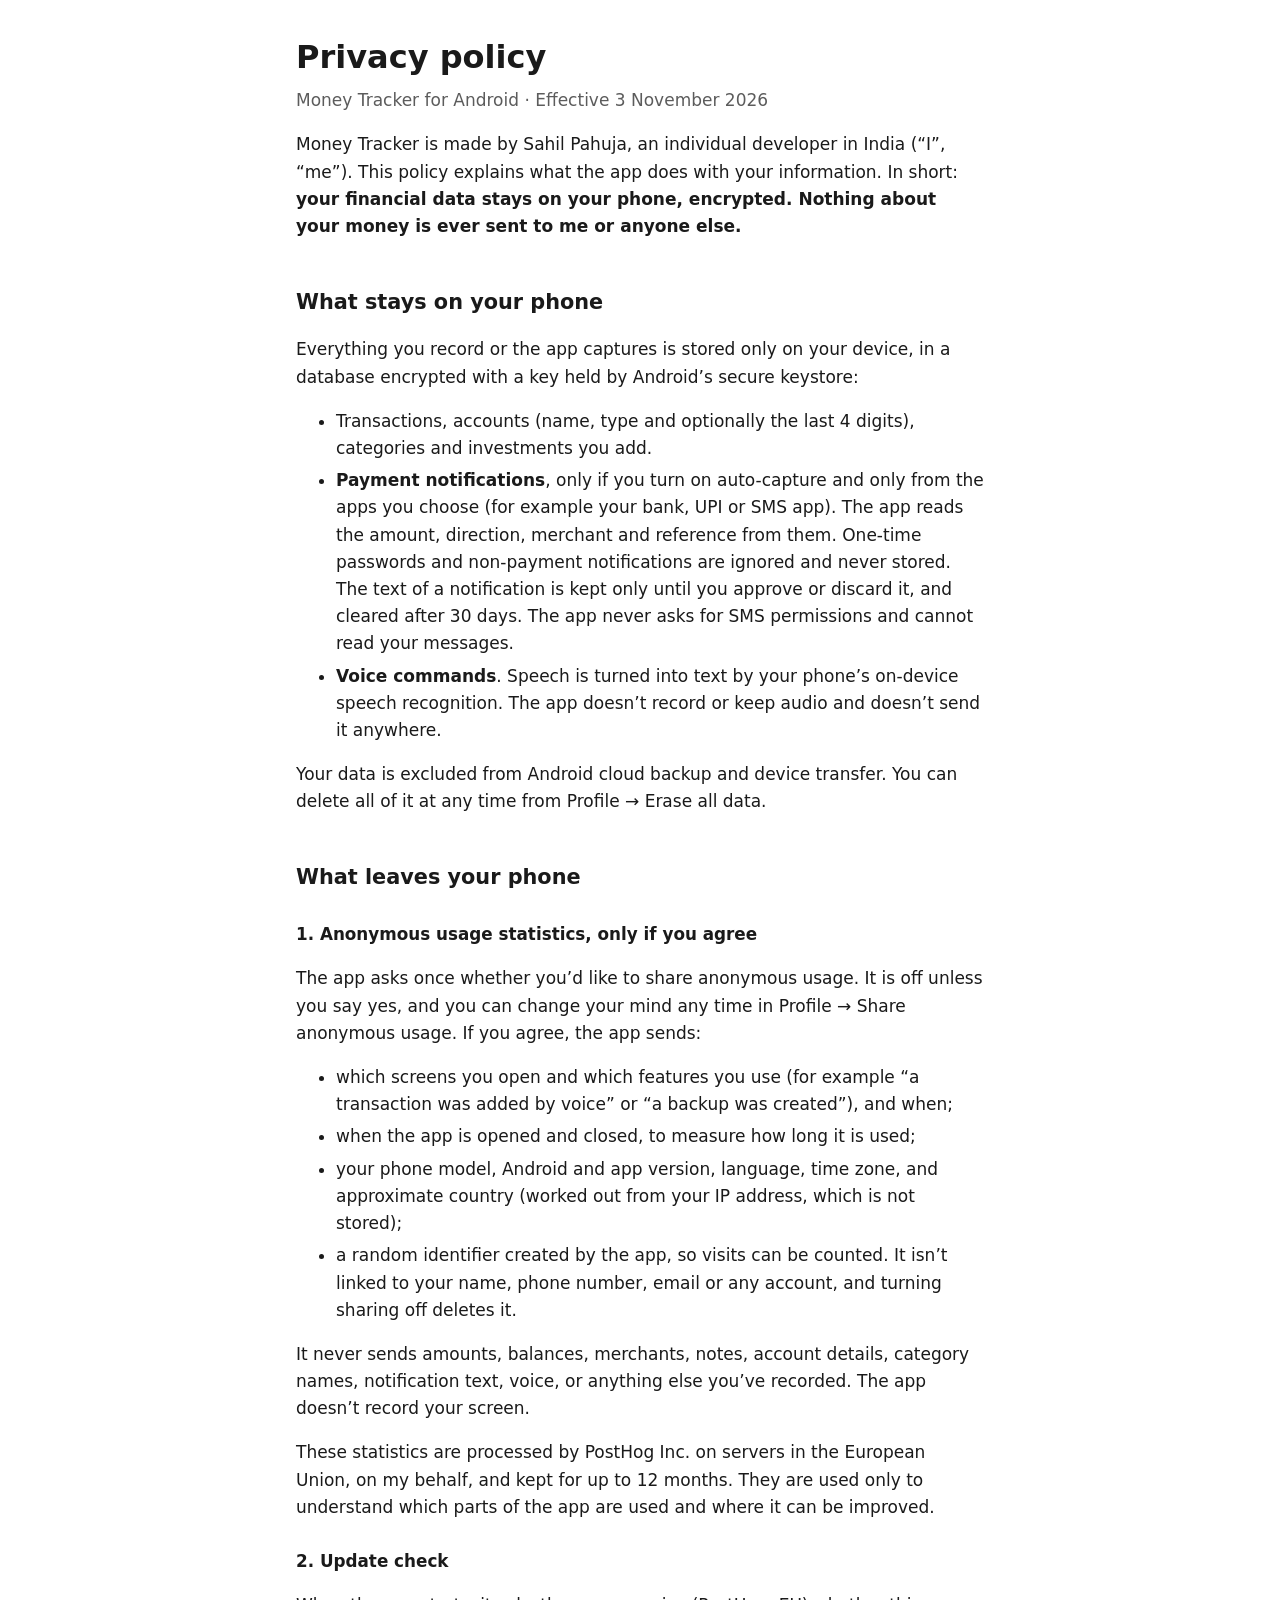
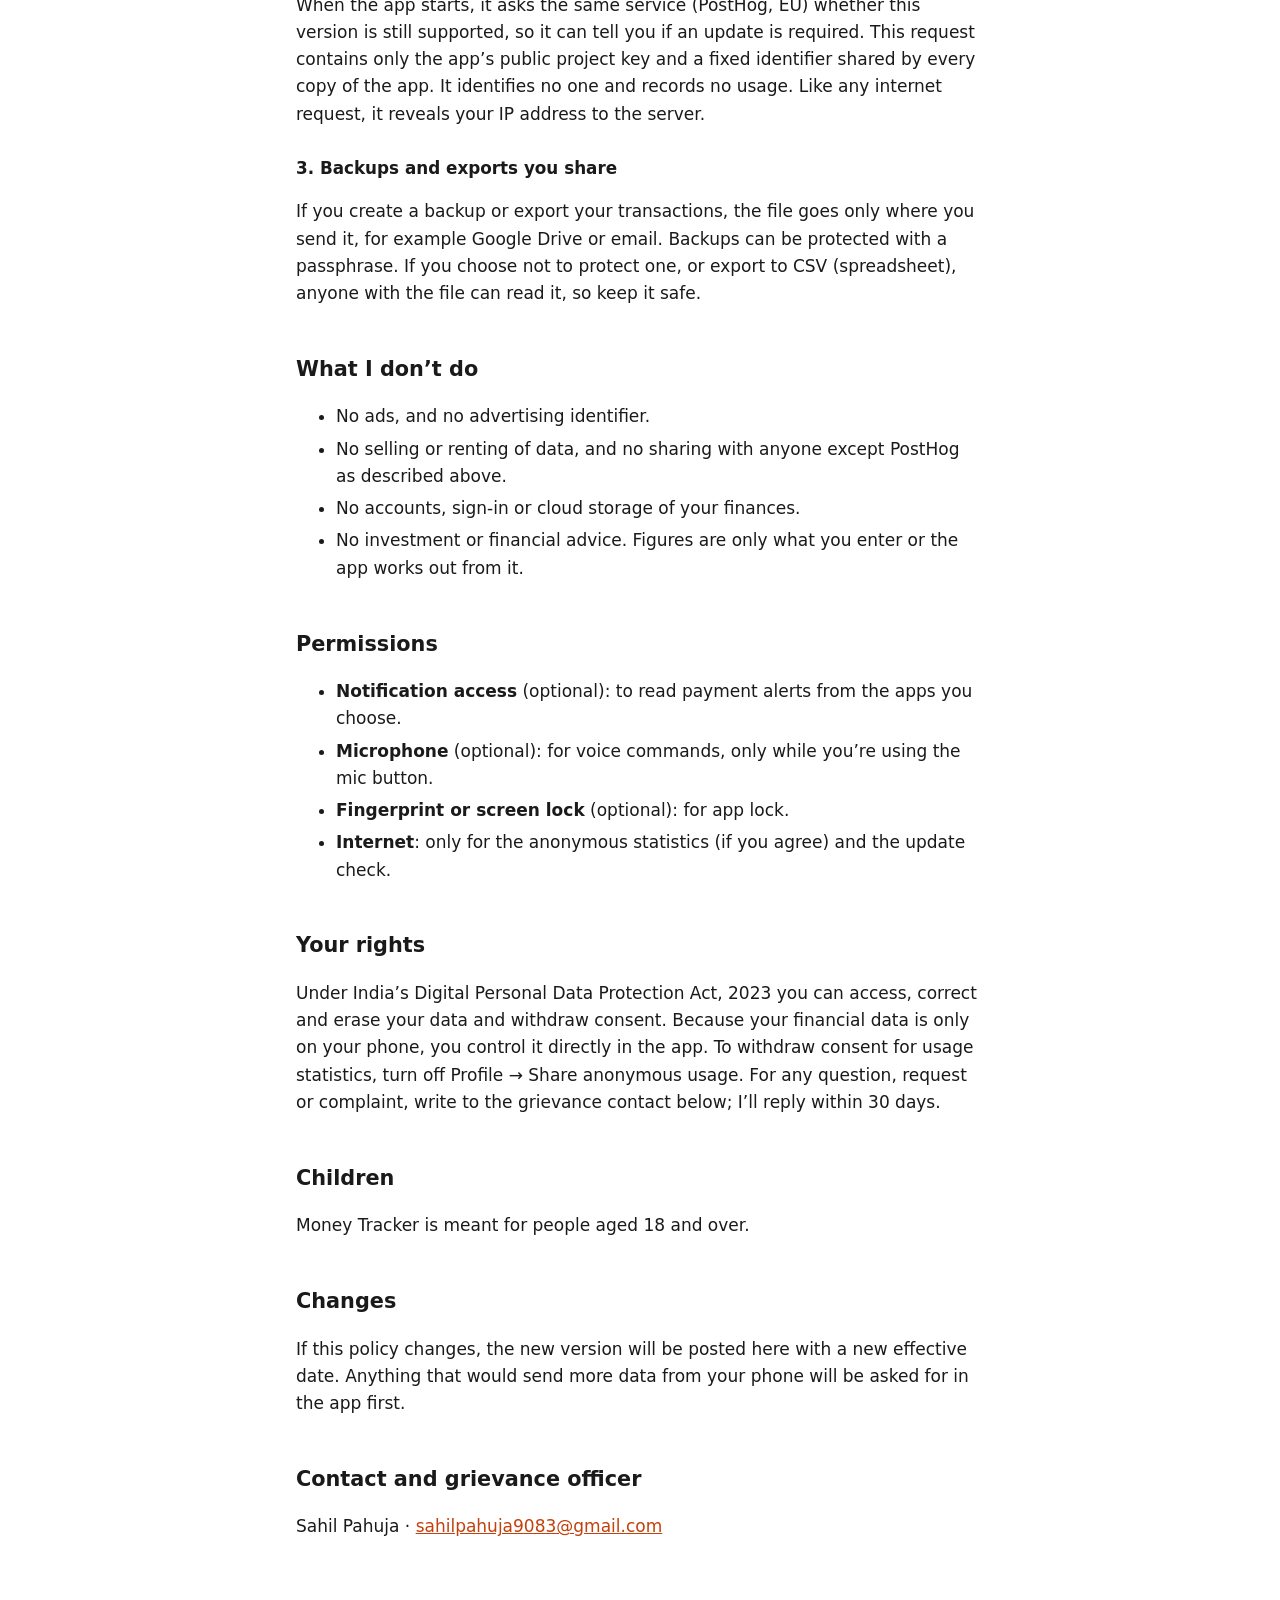
==== privacy.html @ 97b35570 "Add privacy policy and support page Co-Authored-By: Claude Opus 5.5 <noreply@anthropic.com>" ====
<!doctype html>
<html lang="en">
<head>
  <meta charset="utf-8">
  <meta name="viewport" content="width=device-width, initial-scale=1">
  <title>Money Tracker · Privacy policy</title>
  <link rel="stylesheet" href="style.css">
</head>
<body>
<main>
<h1>Privacy policy</h1>
<p class="meta">Money Tracker for Android · Effective 3 November 2026</p>

<p>Money Tracker is made by Sahil Pahuja, an individual developer in India (“I”, “me”). This policy
explains what the app does with your information. In short: <strong>your financial data stays on
your phone, encrypted. Nothing about your money is ever sent to me or anyone else.</strong></p>

<h2>What stays on your phone</h2>
<p>Everything you record or the app captures is stored only on your device, in a database encrypted
with a key held by Android’s secure keystore:</p>
<ul>
  <li>Transactions, accounts (name, type and optionally the last 4 digits), categories and
  investments you add.</li>
  <li><strong>Payment notifications</strong>, only if you turn on auto-capture and only from the
  apps you choose (for example your bank, UPI or SMS app). The app reads the amount, direction,
  merchant and reference from them. One-time passwords and non-payment notifications are ignored
  and never stored. The text of a notification is kept only until you approve or discard it, and
  cleared after 30 days. The app never asks for SMS permissions and cannot read
  your messages.</li>
  <li><strong>Voice commands</strong>. Speech is turned into text by your phone’s on-device
  speech recognition. The app doesn’t record or keep audio and doesn’t send it anywhere.</li>
</ul>
<p>Your data is excluded from Android cloud backup and device transfer. You can delete all of it
at any time from Profile → Erase all data.</p>

<h2>What leaves your phone</h2>
<h3>1. Anonymous usage statistics, only if you agree</h3>
<p>The app asks once whether you’d like to share anonymous usage. It is off unless you say yes, and
you can change your mind any time in Profile → Share anonymous usage. If you agree, the app sends:</p>
<ul>
  <li>which screens you open and which features you use (for example “a transaction was added by
  voice” or “a backup was created”), and when;</li>
  <li>when the app is opened and closed, to measure how long it is used;</li>
  <li>your phone model, Android and app version, language, time zone, and approximate country (worked out
  from your IP address, which is not stored);</li>
  <li>a random identifier created by the app, so visits can be counted. It isn’t linked to your
  name, phone number, email or any account, and turning sharing off deletes it.</li>
</ul>
<p>It never sends amounts, balances, merchants, notes, account details, category names,
notification text, voice, or anything else you’ve recorded. The app doesn’t record your screen.</p>
<p>These statistics are processed by PostHog Inc. on servers in the European Union, on my behalf,
and kept for up to 12 months. They are used only to understand which parts of the app are used and
where it can be improved.</p>

<h3>2. Update check</h3>
<p>When the app starts, it asks the same service (PostHog, EU) whether this version is still
supported, so it can tell you if an update is required. This request contains only the app’s
public project key and a fixed identifier shared by every copy of the app. It identifies no one and
records no usage. Like any internet request, it reveals your IP address to the server.</p>

<h3>3. Backups and exports you share</h3>
<p>If you create a backup or export your transactions, the file goes only where you send it, for
example Google Drive or email. Backups can be protected with a passphrase. If you choose not to
protect one, or export to CSV (spreadsheet), anyone with the file can read it, so keep it safe.</p>

<h2>What I don’t do</h2>
<ul>
  <li>No ads, and no advertising identifier.</li>
  <li>No selling or renting of data, and no sharing with anyone except PostHog as described above.</li>
  <li>No accounts, sign-in or cloud storage of your finances.</li>
  <li>No investment or financial advice. Figures are only what you enter or the app works out
  from it.</li>
</ul>

<h2>Permissions</h2>
<ul>
  <li><strong>Notification access</strong> (optional): to read payment alerts from the apps you
  choose.</li>
  <li><strong>Microphone</strong> (optional): for voice commands, only while you’re using the mic
  button.</li>
  <li><strong>Fingerprint or screen lock</strong> (optional): for app lock.</li>
  <li><strong>Internet</strong>: only for the anonymous statistics (if you agree) and the update
  check.</li>
</ul>

<h2>Your rights</h2>
<p>Under India’s Digital Personal Data Protection Act, 2023 you can access, correct and erase your
data and withdraw consent. Because your financial data is only on your phone, you control it
directly in the app. To withdraw consent for usage statistics, turn off Profile → Share anonymous
usage. For any question, request or complaint, write to the grievance contact below; I’ll reply
within 30 days.</p>

<h2>Children</h2>
<p>Money Tracker is meant for people aged 18 and over.</p>

<h2>Changes</h2>
<p>If this policy changes, the new version will be posted here with a new effective date. Anything
that would send more data from your phone will be asked for in the app first.</p>

<h2>Contact and grievance officer</h2>
<p>Sahil Pahuja · <a href="mailto:sahilpahuja9083@gmail.com">sahilpahuja9083@gmail.com</a></p>
</main>
</body>
</html>
---- style.css ----
:root { color-scheme: light dark; --text: #1a1a1a; --muted: #5c5c5c; --bg: #ffffff; --accent: #c2410c; }
@media (prefers-color-scheme: dark) { :root { --text: #ececec; --muted: #a3a3a3; --bg: #121212; --accent: #fb923c; } }
* { box-sizing: border-box; }
body { margin: 0; background: var(--bg); color: var(--text); font: 17px/1.6 system-ui, -apple-system, "Segoe UI", Roboto, sans-serif; }
main { max-width: 720px; margin: 0 auto; padding: 32px 16px 64px; }
h1 { font-size: 2rem; margin: 0 0 4px; }
h2 { margin-top: 2.2em; font-size: 1.3rem; }
h3 { font-size: 1.05rem; margin-top: 1.6em; }
.meta { color: var(--muted); margin-top: 0; }
a { color: var(--accent); }
li { margin: 0.3em 0; }
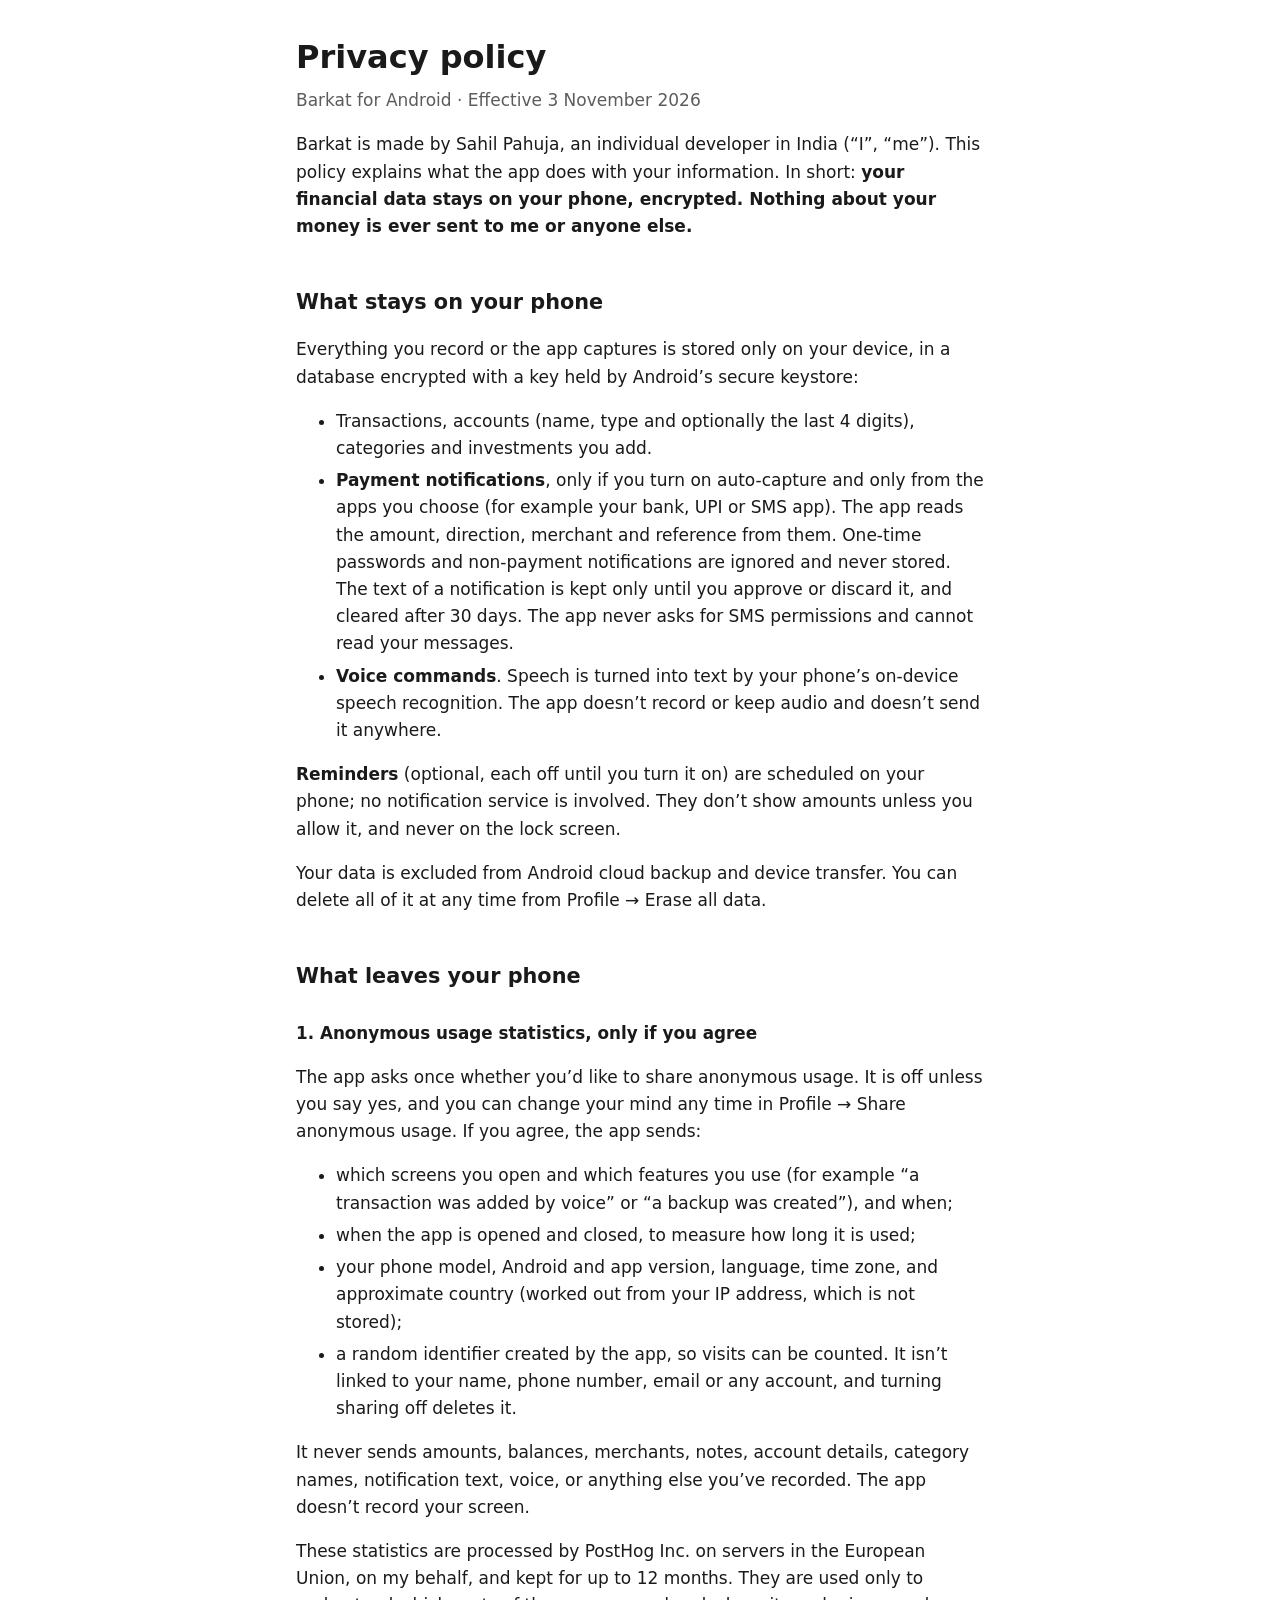
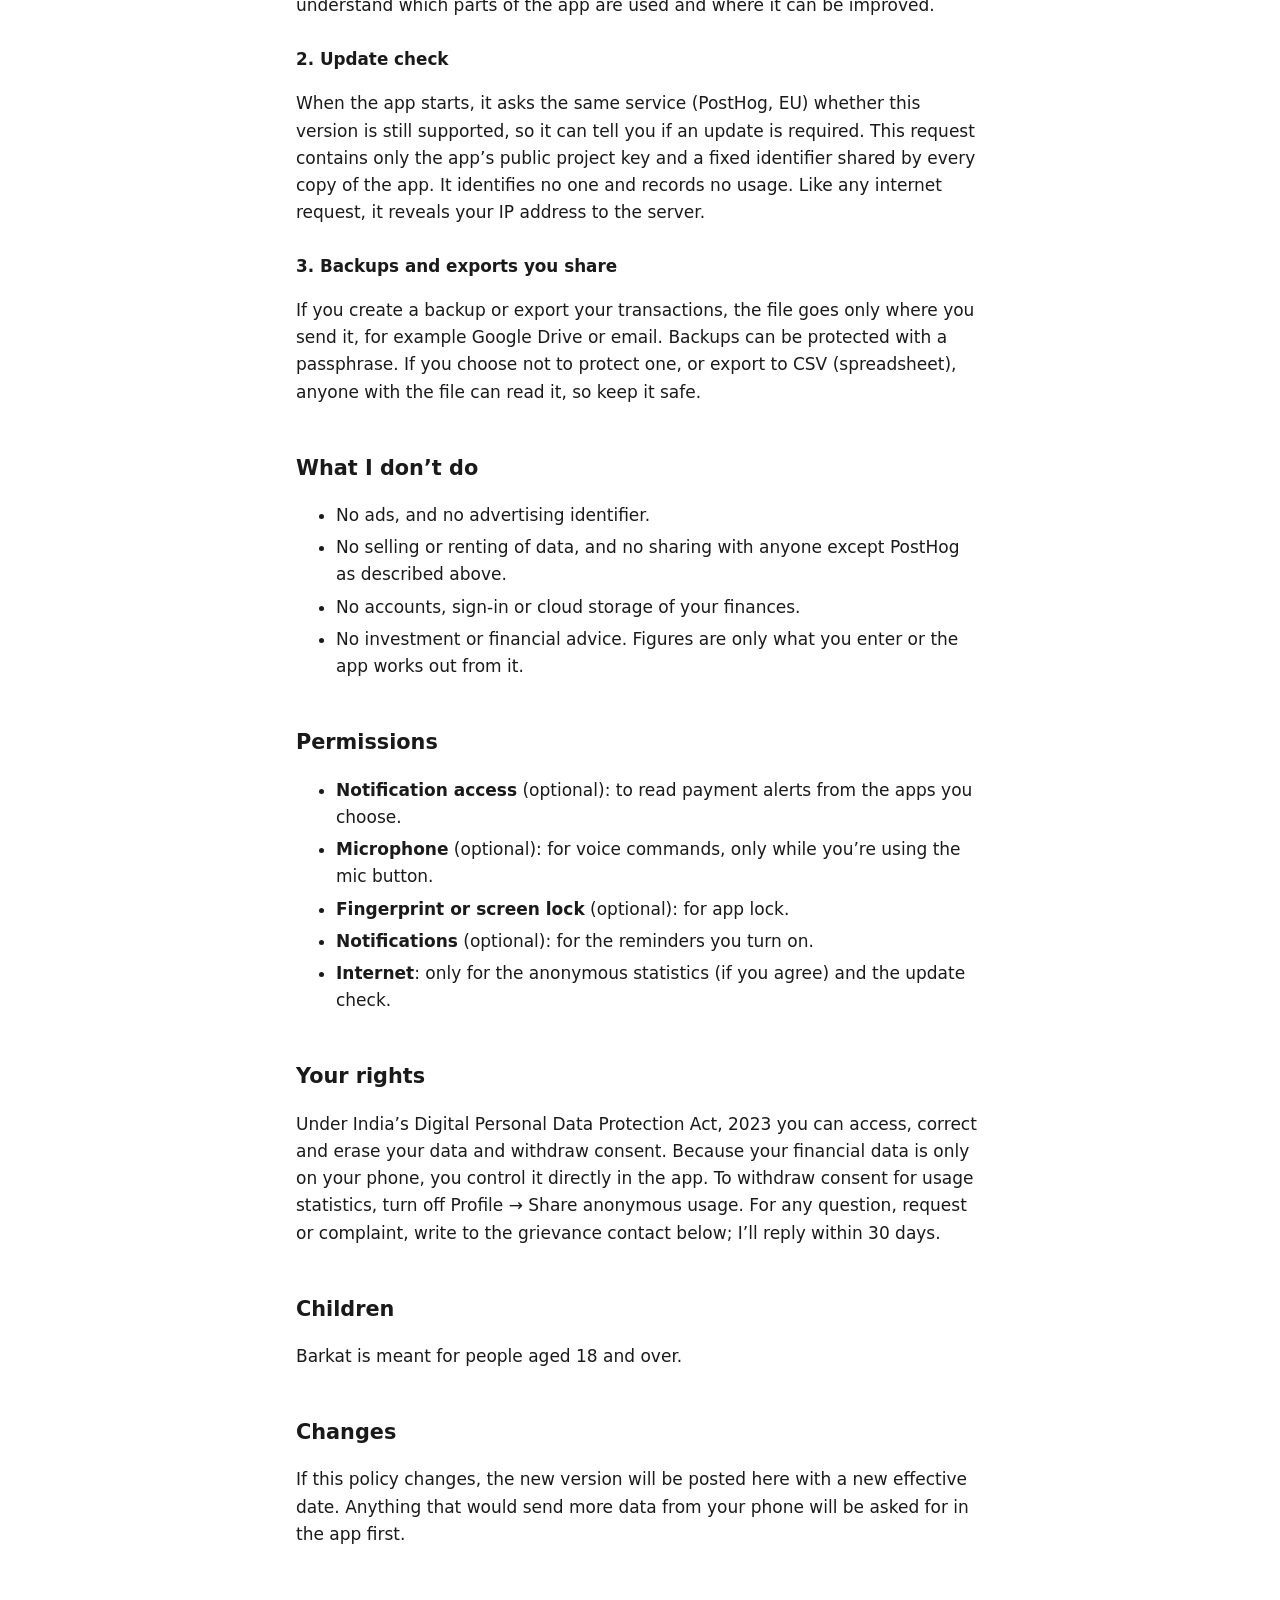
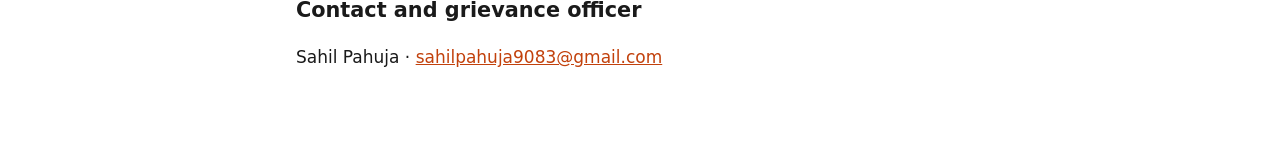
==== commit 418f133a: "Rename the app to Barkat and describe local reminders Co-Authored-By: Claude Opus 5.5 <noreply@anthr" ====
--- a/privacy.html
+++ b/privacy.html
@@ -3,15 +3,15 @@
 <head>
   <meta charset="utf-8">
   <meta name="viewport" content="width=device-width, initial-scale=1">
-  <title>Money Tracker · Privacy policy</title>
+  <title>Barkat · Privacy policy</title>
   <link rel="stylesheet" href="style.css">
 </head>
 <body>
 <main>
 <h1>Privacy policy</h1>
-<p class="meta">Money Tracker for Android · Effective 3 November 2026</p>
+<p class="meta">Barkat for Android · Effective 3 November 2026</p>
 
-<p>Money Tracker is made by Sahil Pahuja, an individual developer in India (“I”, “me”). This policy
+<p>Barkat is made by Sahil Pahuja, an individual developer in India (“I”, “me”). This policy
 explains what the app does with your information. In short: <strong>your financial data stays on
 your phone, encrypted. Nothing about your money is ever sent to me or anyone else.</strong></p>
 
@@ -30,6 +30,9 @@
   <li><strong>Voice commands</strong>. Speech is turned into text by your phone’s on-device
   speech recognition. The app doesn’t record or keep audio and doesn’t send it anywhere.</li>
 </ul>
+<p><strong>Reminders</strong> (optional, each off until you turn it on) are scheduled on your
+phone; no notification service is involved. They don’t show amounts unless you allow it, and never
+on the lock screen.</p>
 <p>Your data is excluded from Android cloud backup and device transfer. You can delete all of it
 at any time from Profile → Erase all data.</p>
 
@@ -79,6 +82,7 @@
   <li><strong>Microphone</strong> (optional): for voice commands, only while you’re using the mic
   button.</li>
   <li><strong>Fingerprint or screen lock</strong> (optional): for app lock.</li>
+  <li><strong>Notifications</strong> (optional): for the reminders you turn on.</li>
   <li><strong>Internet</strong>: only for the anonymous statistics (if you agree) and the update
   check.</li>
 </ul>
@@ -91,7 +95,7 @@
 within 30 days.</p>
 
 <h2>Children</h2>
-<p>Money Tracker is meant for people aged 18 and over.</p>
+<p>Barkat is meant for people aged 18 and over.</p>
 
 <h2>Changes</h2>
 <p>If this policy changes, the new version will be posted here with a new effective date. Anything
